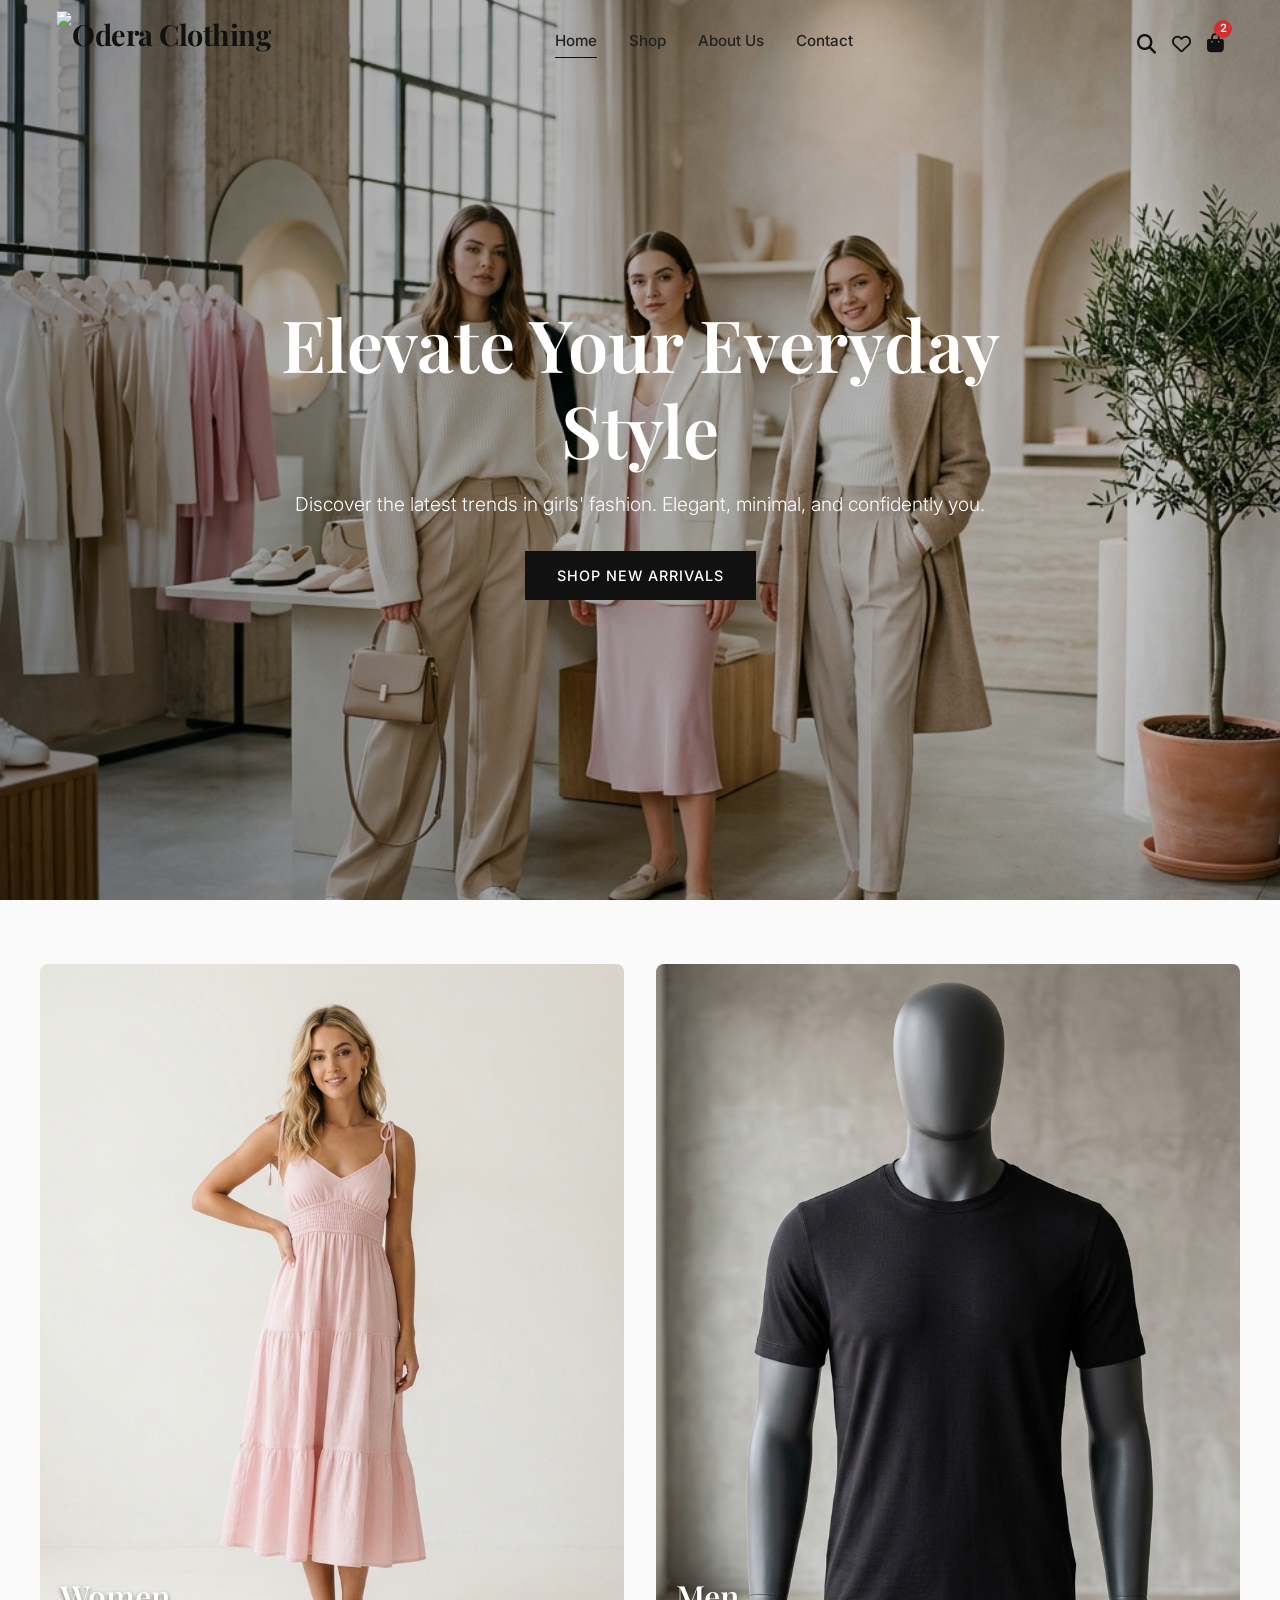
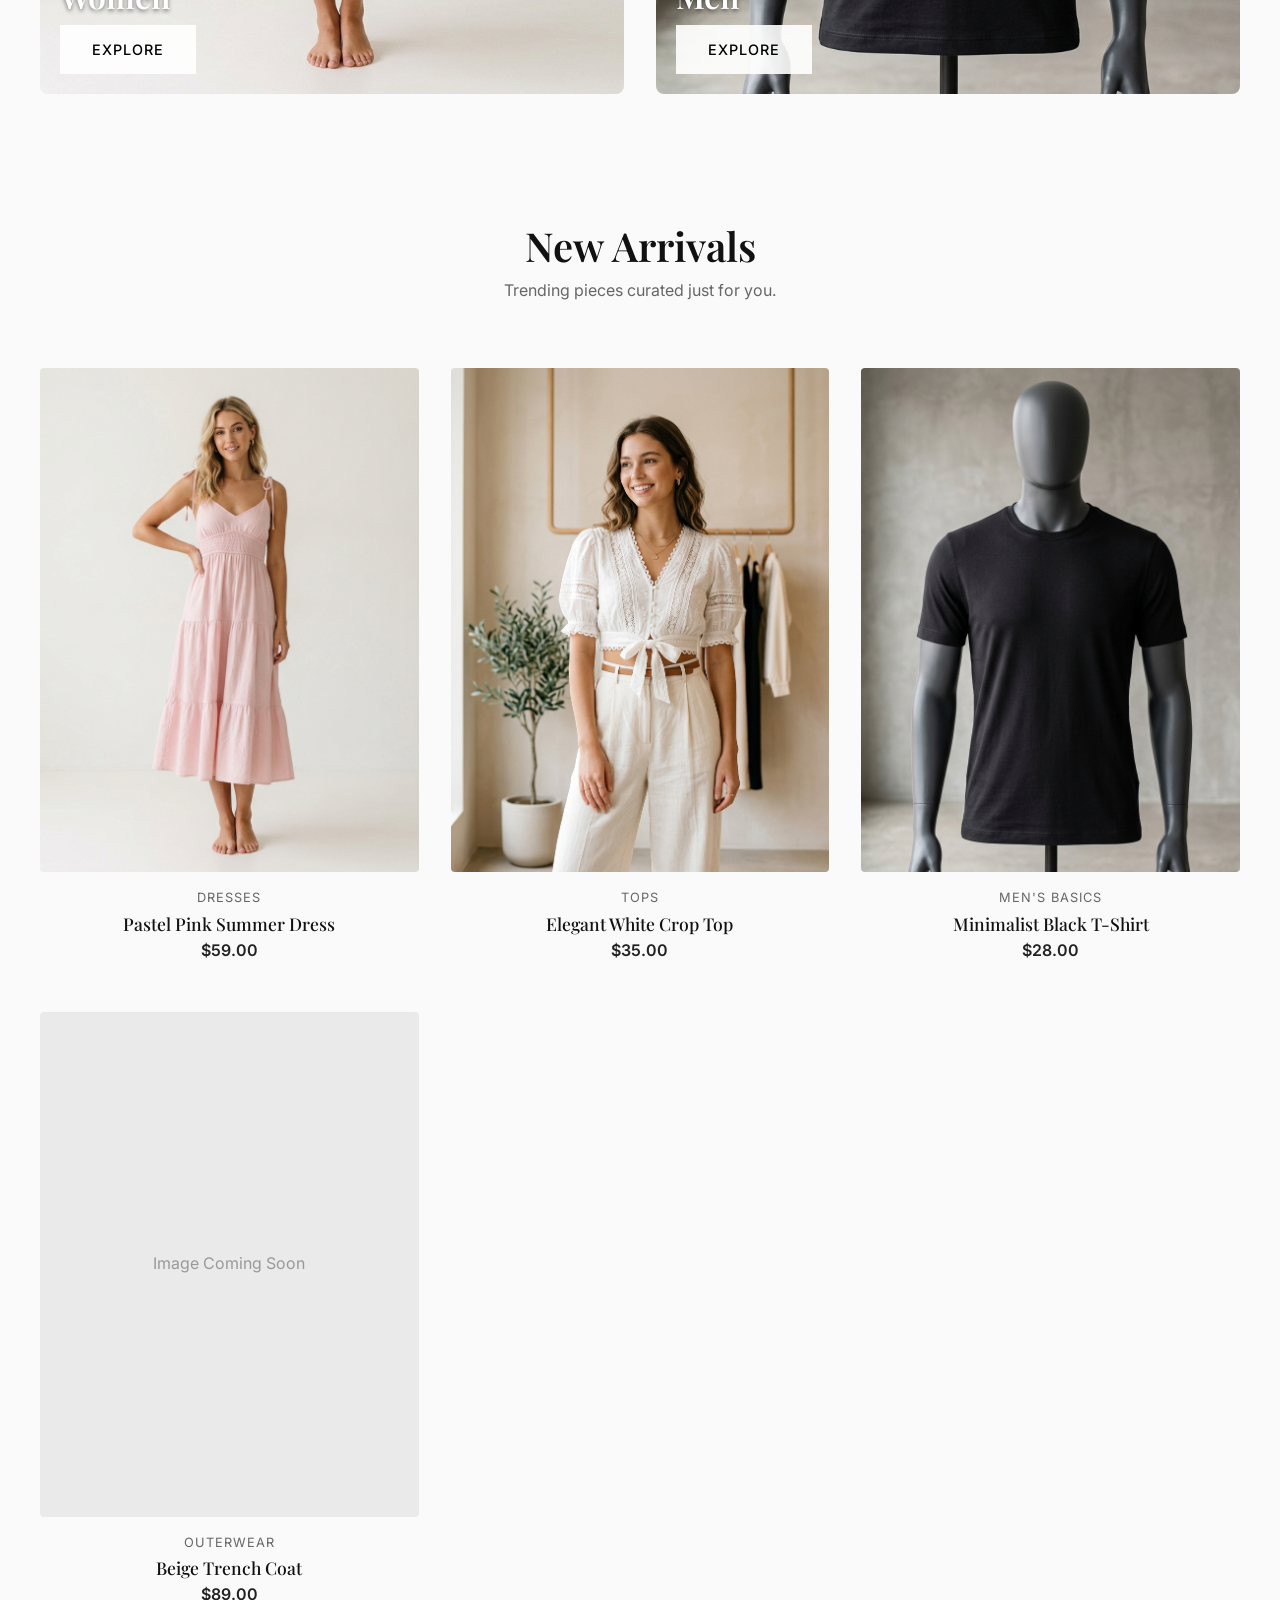
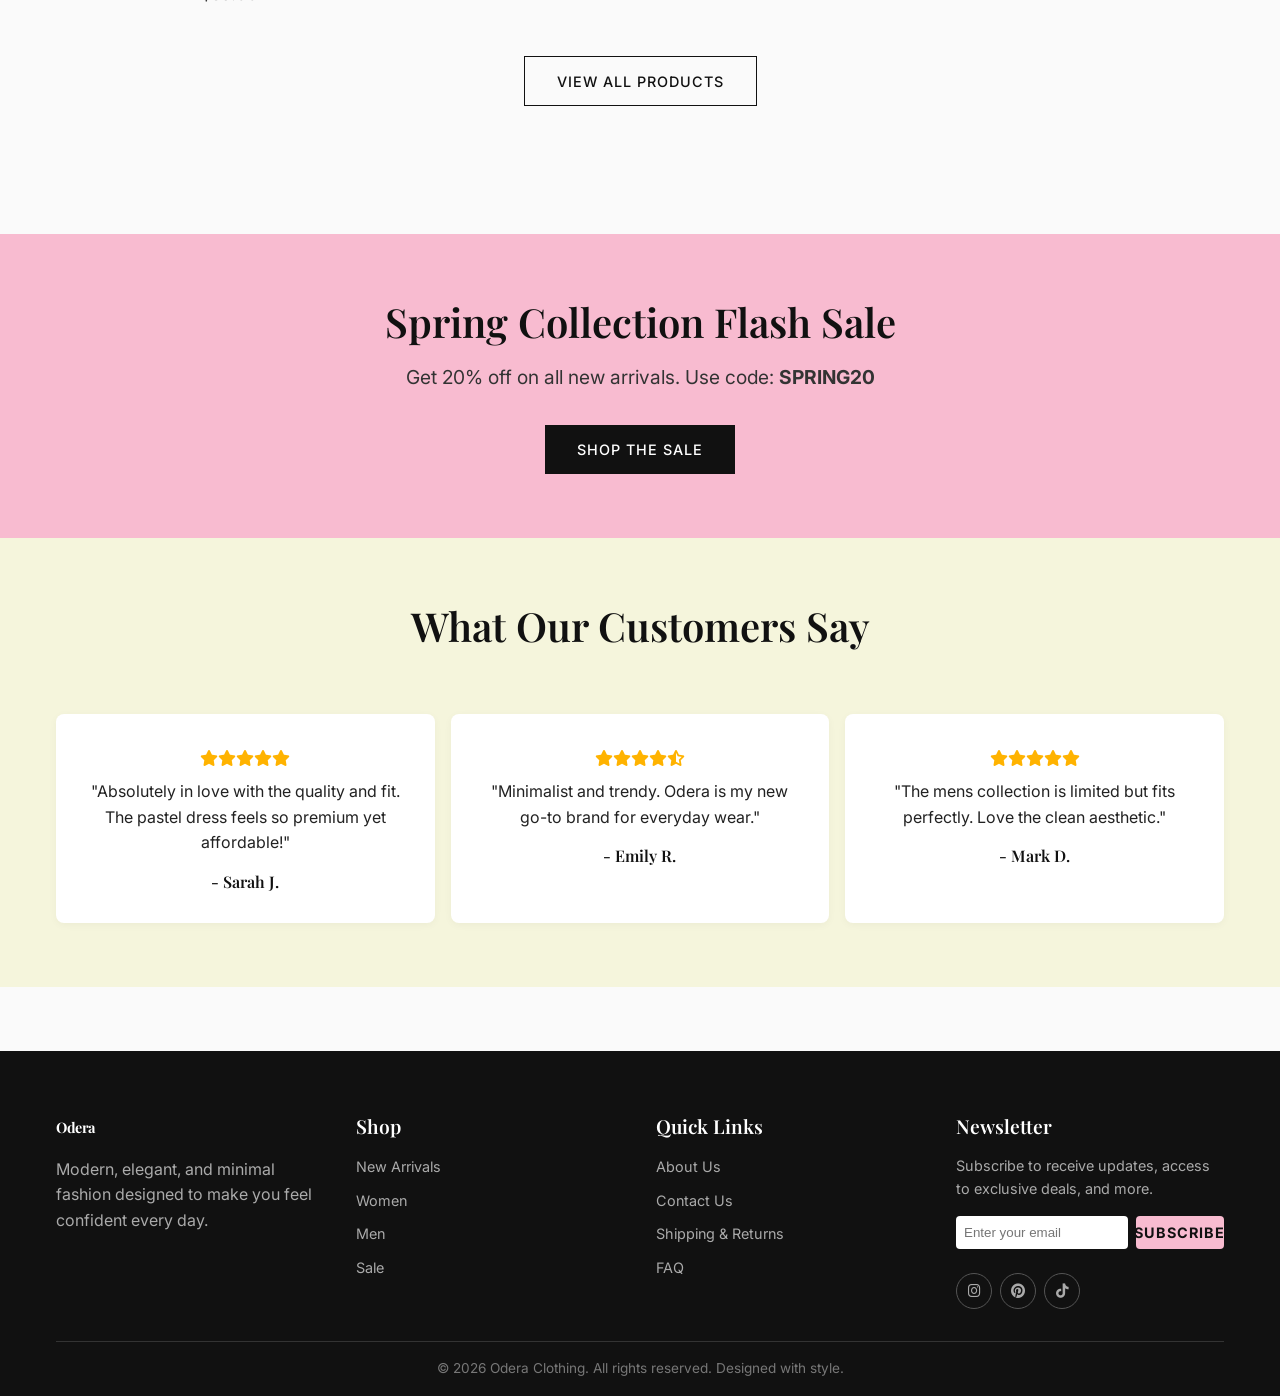
==== index.html @ dc6d35dd "feat: initialize project structure with core CSS, HTML templates, and asset scaffolding" ====
<!DOCTYPE html>
<html lang="en">
<head>
    <meta charset="UTF-8">
    <meta name="viewport" content="width=device-width, initial-scale=1.0">
    <title>Odera Clothing | Modern Fashion for Young Adults</title>
    <meta name="description" content="Discover trendy girls' fashion and minimalist men's wear at Odera Clothing. Premium quality, affordable prices, and modern style.">
    
    <!-- CSS -->
    <link rel="stylesheet" href="css/index.css">
    <link rel="stylesheet" href="css/style.css">
    
    <!-- FontAwesome -->
    <link rel="stylesheet" href="https://cdnjs.cloudflare.com/ajax/libs/font-awesome/6.4.0/css/all.min.css">
</head>
<body>

    <!-- Header Navigation -->
    <header id="header">
        <div class="container nav-container">
            <a href="index.html" class="logo"><img src="images/logo.png" alt="Odera Clothing" style="height: 60px; margin-top: -5px;"></a>
            
            <nav class="nav-links" id="navLinks">
                <a href="index.html" class="active">Home</a>
                <a href="shop.html">Shop</a>
                <a href="about.html">About Us</a>
                <a href="contact.html">Contact</a>
            </nav>
            
            <div class="nav-icons">
                <button class="icon-btn search-btn" aria-label="Search"><i class="fa-solid fa-magnifying-glass"></i></button>
                <button class="icon-btn wishlist-btn" aria-label="Wishlist"><i class="fa-regular fa-heart"></i></button>
                <a href="cart.html" class="icon-btn cart-btn" aria-label="Cart">
                    <i class="fa-solid fa-bag-shopping"></i>
                    <span class="cart-count">2</span>
                </a>
                <button class="icon-btn mobile-menu-btn" id="mobileMenuBtn" aria-label="Menu">
                    <i class="fa-solid fa-bars"></i>
                </button>
            </div>
        </div>
    </header>

    <!-- Hero Section -->
    <section class="hero fade-in">
        <img src="images/hero_banner.png" alt="Odera Clothing Fashion Banner" class="hero-bg">
        <div class="hero-overlay"></div>
        <div class="hero-content">
            <h1>Elevate Your Everyday Style</h1>
            <p>Discover the latest trends in girls' fashion. Elegant, minimal, and confidently you.</p>
            <a href="shop.html" class="btn btn-primary">Shop New Arrivals</a>
        </div>
    </section>

    <!-- Categories Section -->
    <section class="section-padding container fade-in">
        <div class="product-grid" style="grid-template-columns: repeat(2, 1fr); gap: 2rem;">
            <div class="product-image-wrapper" style="aspect-ratio: 4/5; position: relative; border-radius: 8px; overflow: hidden;">
                <img src="images/product_dress_1.png" alt="Women's Collection">
                <div style="position: absolute; bottom: 20px; left: 20px; text-align: left; color: #fff;">
                    <h3 style="font-size: 2rem; color: #fff; text-shadow: 0 2px 4px rgba(0,0,0,0.5);">Women</h3>
                    <a href="shop.html?category=women" class="btn btn-primary" style="margin-top: 10px; background: rgba(255,255,255,0.9); color: black;">Explore</a>
                </div>
            </div>
            <div class="product-image-wrapper" style="aspect-ratio: 4/5; position: relative; border-radius: 8px; overflow: hidden;">
                <img src="images/product_mens_1.png" alt="Men's Collection">
                <div style="position: absolute; bottom: 20px; left: 20px; text-align: left; color: #fff;">
                    <h3 style="font-size: 2rem; color: #fff; text-shadow: 0 2px 4px rgba(0,0,0,0.5);">Men</h3>
                    <a href="shop.html?category=men" class="btn btn-primary" style="margin-top: 10px; background: rgba(255,255,255,0.9); color: black;">Explore</a>
                </div>
            </div>
        </div>
    </section>

    <!-- New Arrivals -->
    <section class="section-padding container fade-in">
        <div class="section-title">
            <h2>New Arrivals</h2>
            <p style="color: var(--color-text-muted);">Trending pieces curated just for you.</p>
        </div>
        
        <div class="product-grid">
            <!-- Product 1 -->
            <div class="product-card">
                <div class="product-image-wrapper">
                    <img src="images/product_dress_1.png" alt="Pastel Pink Summer Dress">
                    <div class="product-actions">
                        <button class="btn-icon" aria-label="Add to Wishlist"><i class="fa-regular fa-heart"></i></button>
                        <button class="btn-add-cart">Add to Cart</button>
                    </div>
                </div>
                <div class="product-info">
                    <p class="product-category">Dresses</p>
                    <a href="product.html"><h3 class="product-title">Pastel Pink Summer Dress</h3></a>
                    <p class="product-price">$59.00</p>
                </div>
            </div>

            <!-- Product 2 -->
            <div class="product-card">
                <div class="product-image-wrapper">
                    <img src="images/product_top_1.png" alt="White Crop Top">
                    <div class="product-actions">
                        <button class="btn-icon" aria-label="Add to Wishlist"><i class="fa-regular fa-heart"></i></button>
                        <button class="btn-add-cart">Add to Cart</button>
                    </div>
                </div>
                <div class="product-info">
                    <p class="product-category">Tops</p>
                    <a href="product.html"><h3 class="product-title">Elegant White Crop Top</h3></a>
                    <p class="product-price">$35.00</p>
                </div>
            </div>
            
            <!-- Product 3 -->
            <div class="product-card">
                <div class="product-image-wrapper">
                    <img src="images/product_mens_1.png" alt="Minimalist Black T-Shirt">
                    <div class="product-actions">
                        <button class="btn-icon" aria-label="Add to Wishlist"><i class="fa-regular fa-heart"></i></button>
                        <button class="btn-add-cart">Add to Cart</button>
                    </div>
                </div>
                <div class="product-info">
                    <p class="product-category">Men's Basics</p>
                    <a href="product.html"><h3 class="product-title">Minimalist Black T-Shirt</h3></a>
                    <p class="product-price">$28.00</p>
                </div>
            </div>

            <!-- Product 4 placeholder -->
            <div class="product-card">
                <div class="product-image-wrapper">
                    <div style="width: 100%; height: 100%; background: #eaeaea; display:flex; align-items:center; justify-content:center;">
                        <span style="color: #999;">Image Coming Soon</span>
                    </div>
                    <div class="product-actions">
                        <button class="btn-icon" aria-label="Add to Wishlist"><i class="fa-regular fa-heart"></i></button>
                        <button class="btn-add-cart">Add to Cart</button>
                    </div>
                </div>
                <div class="product-info">
                    <p class="product-category">Outerwear</p>
                    <a href="product.html"><h3 class="product-title">Beige Trench Coat</h3></a>
                    <p class="product-price">$89.00</p>
                </div>
            </div>
        </div>
        <div class="text-center" style="margin-top: 2rem;">
            <a href="shop.html" class="btn btn-secondary">View All Products</a>
        </div>
    </section>

    <!-- Promotional Section -->
    <section class="promo-banner fade-in">
        <div class="container">
            <h2>Spring Collection Flash Sale</h2>
            <p style="font-size: 1.2rem; margin-bottom: 2rem; color: #333;">Get 20% off on all new arrivals. Use code: <strong>SPRING20</strong></p>
            <a href="shop.html" class="btn btn-primary" style="background-color: var(--color-primary); color: white;">Shop the Sale</a>
        </div>
    </section>

    <!-- Testimonials -->
    <section class="testimonials fade-in">
        <div class="container">
            <div class="section-title">
                <h2>What Our Customers Say</h2>
            </div>
            <div class="testimonial-grid">
                <div class="testimonial-card">
                    <div class="stars"><i class="fa-solid fa-star"></i><i class="fa-solid fa-star"></i><i class="fa-solid fa-star"></i><i class="fa-solid fa-star"></i><i class="fa-solid fa-star"></i></div>
                    <p>"Absolutely in love with the quality and fit. The pastel dress feels so premium yet affordable!"</p>
                    <h4 style="margin-top: 1rem;">- Sarah J.</h4>
                </div>
                <div class="testimonial-card">
                    <div class="stars"><i class="fa-solid fa-star"></i><i class="fa-solid fa-star"></i><i class="fa-solid fa-star"></i><i class="fa-solid fa-star"></i><i class="fa-solid fa-star-half-stroke"></i></div>
                    <p>"Minimalist and trendy. Odera is my new go-to brand for everyday wear."</p>
                    <h4 style="margin-top: 1rem;">- Emily R.</h4>
                </div>
                <div class="testimonial-card">
                    <div class="stars"><i class="fa-solid fa-star"></i><i class="fa-solid fa-star"></i><i class="fa-solid fa-star"></i><i class="fa-solid fa-star"></i><i class="fa-solid fa-star"></i></div>
                    <p>"The mens collection is limited but fits perfectly. Love the clean aesthetic."</p>
                    <h4 style="margin-top: 1rem;">- Mark D.</h4>
                </div>
            </div>
        </div>
    </section>

    <!-- Footer -->
    <footer>
        <div class="container">
            <div class="footer-grid">
                <div class="footer-col" style="flex: 2;">
                    <a href="index.html" class="logo" style="color: white;">Odera</a>
                    <p style="color: #aaa; margin-top: 1rem; max-width: 300px;">Modern, elegant, and minimal fashion designed to make you feel confident every day.</p>
                </div>
                <div class="footer-col">
                    <h3>Shop</h3>
                    <ul>
                        <li><a href="shop.html?category=new">New Arrivals</a></li>
                        <li><a href="shop.html?category=women">Women</a></li>
                        <li><a href="shop.html?category=men">Men</a></li>
                        <li><a href="shop.html?category=sale">Sale</a></li>
                    </ul>
                </div>
                <div class="footer-col">
                    <h3>Quick Links</h3>
                    <ul>
                        <li><a href="about.html">About Us</a></li>
                        <li><a href="contact.html">Contact Us</a></li>
                        <li><a href="#">Shipping & Returns</a></li>
                        <li><a href="#">FAQ</a></li>
                    </ul>
                </div>
                <div class="footer-col">
                    <h3>Newsletter</h3>
                    <p style="color: #aaa; margin-bottom: 1rem; font-size: 0.9rem;">Subscribe to receive updates, access to exclusive deals, and more.</p>
                    <form style="display: flex; gap: 0.5rem;" onsubmit="event.preventDefault(); alert('Subscribed!');">
                        <input type="email" placeholder="Enter your email" required style="padding: 0.5rem; width: 100%; border: none; border-radius: 4px;">
                        <button type="submit" class="btn btn-primary" style="padding: 0.5rem 1rem; background-color: var(--color-secondary); color: var(--color-primary); font-weight: bold; border-radius: 4px;">Subscribe</button>
                    </form>
                    <div class="social-links" style="margin-top: 1.5rem;">
                        <a href="#"><i class="fa-brands fa-instagram"></i></a>
                        <a href="#"><i class="fa-brands fa-pinterest"></i></a>
                        <a href="#"><i class="fa-brands fa-tiktok"></i></a>
                    </div>
                </div>
            </div>
            <div class="footer-bottom">
                &copy; 2026 Odera Clothing. All rights reserved. Designed with style.
            </div>
        </div>
    </footer>

    <!-- Scripts -->
    <script src="js/main.js"></script>
</body>
</html>
---- css/index.css ----
@import url('https://fonts.googleapis.com/css2?family=Playfair+Display:ital,wght@0,400;0,600;0,700;1,400&family=Inter:wght@300;400;500;600&display=swap');

:root {
    /* Color Palette */
    --color-primary: #111111; /* Deep Black for bold accents */
    --color-secondary: #F8BBD0; /* Soft Pastel Pink */
    --color-accent: #D32F2F; /* Bold Red for sales/alerts */
    --color-background: #FAFAFA; /* Off-white / very light gray */
    --color-surface: #FFFFFF; /* Pure white */
    --color-text-main: #222222;
    --color-text-muted: #666666;
    --color-beige: #F5F5DC;
    --color-beige-dark: #E6E2C3;
    
    /* Typography */
    --font-heading: 'Playfair Display', serif;
    --font-body: 'Inter', sans-serif;
    
    /* Spacing */
    --spacing-xs: 0.25rem;
    --spacing-sm: 0.5rem;
    --spacing-md: 1rem;
    --spacing-lg: 2rem;
    --spacing-xl: 4rem;
    --spacing-xxl: 8rem;

    /* Borders & Shadows */
    --border-radius-sm: 4px;
    --border-radius-md: 8px;
    --border-radius-lg: 16px;
    --shadow-sm: 0 2px 8px rgba(0, 0, 0, 0.04);
    --shadow-md: 0 8px 24px rgba(0, 0, 0, 0.08);
    --shadow-hover: 0 12px 32px rgba(0, 0, 0, 0.12);

    /* Transitions */
    --transition-fast: 0.2s ease;
    --transition-normal: 0.3s cubic-bezier(0.25, 0.8, 0.25, 1);
    --transition-slow: 0.6s cubic-bezier(0.22, 1, 0.36, 1);
}

/* Base Styles */
* {
    margin: 0;
    padding: 0;
    box-sizing: border-box;
}

html {
    scroll-behavior: smooth;
}

body {
    font-family: var(--font-body);
    background-color: var(--color-background);
    color: var(--color-text-main);
    line-height: 1.6;
    overflow-x: hidden;
    -webkit-font-smoothing: antialiased;
}

h1, h2, h3, h4, h5, h6 {
    font-family: var(--font-heading);
    font-weight: 600;
    line-height: 1.2;
    color: var(--color-primary);
}

a {
    text-decoration: none;
    color: inherit;
    transition: color var(--transition-fast);
}

ul {
    list-style: none;
}

img {
    max-width: 100%;
    height: auto;
    display: block;
}

button {
    font-family: var(--font-body);
    cursor: pointer;
    border: none;
    background: none;
}

/* Layout Utilities */
.container {
    width: 100%;
    max-width: 1200px;
    margin: 0 auto;
    padding: 0 var(--spacing-md);
}

.section-padding {
    padding: var(--spacing-xl) 0;
}

.text-center { text-align: center; }

/* Buttons */
.btn {
    display: inline-flex;
    align-items: center;
    justify-content: center;
    padding: 0.8rem 2rem;
    font-weight: 500;
    font-size: 0.9rem;
    text-transform: uppercase;
    letter-spacing: 1px;
    border-radius: 0;
    transition: all var(--transition-normal);
    position: relative;
    overflow: hidden;
}

.btn-primary {
    background-color: var(--color-primary);
    color: var(--color-surface);
}

.btn-primary:hover {
    background-color: var(--color-text-muted);
    transform: translateY(-2px);
    box-shadow: var(--shadow-md);
}

.btn-secondary {
    background-color: transparent;
    color: var(--color-primary);
    border: 1px solid var(--color-primary);
}

.btn-secondary:hover {
    background-color: var(--color-primary);
    color: var(--color-surface);
}

.btn-accent {
    background-color: var(--color-accent);
    color: var(--color-surface);
}

.btn-accent:hover {
    background-color: #B22222;
}

/* Animations */
.fade-in {
    opacity: 0;
    transform: translateY(20px);
    transition: opacity 0.6s ease-out, transform 0.6s ease-out;
}

.fade-in.visible {
    opacity: 1;
    transform: translateY(0);
}

/* Glassmorphism utility */
.glass {
    background: rgba(255, 255, 255, 0.7);
    backdrop-filter: blur(10px);
    -webkit-backdrop-filter: blur(10px);
    border: 1px solid rgba(255, 255, 255, 0.3);
}
---- css/style.css ----
/* --- Header & Navigation --- */
header {
    position: fixed;
    top: 0;
    left: 0;
    width: 100%;
    z-index: 1000;
    transition: all var(--transition-normal);
    padding: var(--spacing-md) 0;
}

header.scrolled {
    background: rgba(255, 255, 255, 0.95);
    backdrop-filter: blur(10px);
    box-shadow: var(--shadow-sm);
    padding: var(--spacing-sm) 0;
}

.nav-container {
    display: flex;
    justify-content: space-between;
    align-items: center;
}

.logo {
    font-family: var(--font-heading);
    font-size: 1.8rem;
    font-weight: 700;
    color: var(--color-primary);
    letter-spacing: -0.5px;
}

.nav-links {
    display: flex;
    gap: var(--spacing-lg);
}

.nav-links a {
    font-weight: 500;
    font-size: 0.95rem;
    position: relative;
    padding-bottom: 4px;
}

.nav-links a::after {
    content: '';
    position: absolute;
    bottom: 0;
    left: 0;
    width: 0;
    height: 1px;
    background-color: var(--color-primary);
    transition: width var(--transition-fast);
}

.nav-links a:hover::after,
.nav-links a.active::after {
    width: 100%;
}

.nav-icons {
    display: flex;
    gap: var(--spacing-md);
    align-items: center;
}

.icon-btn {
    font-size: 1.2rem;
    color: var(--color-primary);
    position: relative;
}

.cart-count {
    position: absolute;
    top: -8px;
    right: -8px;
    background-color: var(--color-accent);
    color: white;
    font-size: 0.7rem;
    font-weight: 600;
    width: 18px;
    height: 18px;
    display: flex;
    justify-content: center;
    align-items: center;
    border-radius: 50%;
}

.mobile-menu-btn {
    display: none;
    font-size: 1.5rem;
}

/* --- Hero Section --- */
.hero {
    height: 100vh;
    min-height: 600px;
    position: relative;
    display: flex;
    align-items: center;
    justify-content: center;
    overflow: hidden;
}

.hero-bg {
    position: absolute;
    top: 0;
    left: 0;
    width: 100%;
    height: 100%;
    object-fit: cover;
    z-index: -2;
    transform: scale(1.05); /* Slight zoom for image */
    animation: slowZoom 20s ease-out infinite alternate;
}

@keyframes slowZoom {
    0% { transform: scale(1); }
    100% { transform: scale(1.1); }
}

.hero-overlay {
    position: absolute;
    top: 0;
    left: 0;
    width: 100%;
    height: 100%;
    background: linear-gradient(to right, rgba(0,0,0,0.4), rgba(0,0,0,0.1));
    z-index: -1;
}

.hero-content {
    text-align: center;
    color: var(--color-surface);
    max-width: 800px;
}

.hero h1 {
    font-size: 4.5rem;
    color: var(--color-surface);
    margin-bottom: var(--spacing-md);
    animation: fadeInDown 1s cubic-bezier(0.25, 0.8, 0.25, 1);
}

.hero p {
    font-size: 1.2rem;
    margin-bottom: var(--spacing-lg);
    font-weight: 300;
    animation: fadeInUp 1s cubic-bezier(0.25, 0.8, 0.25, 1) 0.3s both;
}

.hero .btn {
    animation: fadeInUp 1s cubic-bezier(0.25, 0.8, 0.25, 1) 0.6s both;
}

@keyframes fadeInDown {
    from { opacity: 0; transform: translateY(-30px); }
    to { opacity: 1; transform: translateY(0); }
}

@keyframes fadeInUp {
    from { opacity: 0; transform: translateY(30px); }
    to { opacity: 1; transform: translateY(0); }
}

/* --- Product Grid & Cards --- */
.section-title {
    text-align: center;
    margin-bottom: var(--spacing-xl);
}

.section-title h2 {
    font-size: 2.5rem;
    margin-bottom: var(--spacing-sm);
}

.product-grid {
    display: grid;
    grid-template-columns: repeat(auto-fill, minmax(280px, 1fr));
    gap: var(--spacing-lg);
}

.product-card {
    position: relative;
    group: hover;
    transition: var(--transition-normal);
}

.product-image-wrapper {
    position: relative;
    overflow: hidden;
    aspect-ratio: 3/4;
    background-color: var(--color-beige);
    border-radius: var(--border-radius-sm);
}

.product-image-wrapper img {
    width: 100%;
    height: 100%;
    object-fit: cover;
    transition: transform var(--transition-slow);
}

.product-card:hover .product-image-wrapper img {
    transform: scale(1.05);
}

.product-actions {
    position: absolute;
    bottom: -50px;
    left: 0;
    width: 100%;
    padding: var(--spacing-sm);
    display: flex;
    justify-content: center;
    gap: var(--spacing-sm);
    transition: bottom var(--transition-normal);
    opacity: 0;
}

.product-card:hover .product-actions {
    bottom: 0;
    opacity: 1;
}

.btn-icon {
    width: 40px;
    height: 40px;
    border-radius: 50%;
    background-color: var(--color-surface);
    color: var(--color-primary);
    display: flex;
    align-items: center;
    justify-content: center;
    box-shadow: var(--shadow-sm);
    transition: all var(--transition-fast);
}

.btn-icon:hover {
    background-color: var(--color-primary);
    color: var(--color-surface);
}

.btn-add-cart {
    flex-grow: 1;
    background-color: var(--color-primary);
    color: var(--color-surface);
    padding: 0.5rem;
    font-size: 0.85rem;
    text-transform: uppercase;
    font-weight: 500;
    transition: background-color var(--transition-fast);
}

.btn-add-cart:hover {
    background-color: var(--color-text-muted);
}

.product-info {
    padding: var(--spacing-md) 0;
    text-align: center;
}

.product-category {
    font-size: 0.8rem;
    color: var(--color-text-muted);
    text-transform: uppercase;
    letter-spacing: 1px;
    margin-bottom: 4px;
}

.product-title {
    font-size: 1.1rem;
    font-weight: 500;
    color: var(--color-primary);
    margin-bottom: var(--spacing-xs);
}

.product-price {
    font-weight: 600;
    color: var(--color-text-main);
}

/* --- Banner Section --- */
.promo-banner {
    background-color: var(--color-secondary);
    padding: var(--spacing-xl) 0;
    text-align: center;
    margin-top: var(--spacing-xl);
}

.promo-banner h2 {
    font-size: 2.5rem;
    margin-bottom: var(--spacing-md);
}

/* --- Footer --- */
footer {
    background-color: var(--color-primary);
    color: var(--color-surface);
    padding: var(--spacing-xl) 0 var(--spacing-md);
    margin-top: var(--spacing-xl);
}

.footer-grid {
    display: grid;
    grid-template-columns: repeat(auto-fit, minmax(200px, 1fr));
    gap: var(--spacing-lg);
    margin-bottom: var(--spacing-lg);
}

.footer-col h3 {
    color: var(--color-surface);
    font-size: 1.2rem;
    margin-bottom: var(--spacing-md);
}

.footer-col ul li {
    margin-bottom: var(--spacing-sm);
}

.footer-col a {
    color: #aaaaaa;
    font-size: 0.9rem;
}

.footer-col a:hover {
    color: var(--color-surface);
}

.social-links {
    display: flex;
    gap: var(--spacing-sm);
}

.social-links a {
    display: block;
    width: 36px;
    height: 36px;
    border-radius: 50%;
    border: 1px solid #555;
    display: flex;
    align-items: center;
    justify-content: center;
    color: #aaa;
    transition: all var(--transition-fast);
}

.social-links a:hover {
    background-color: var(--color-surface);
    color: var(--color-primary);
    border-color: var(--color-surface);
}

.footer-bottom {
    text-align: center;
    padding-top: var(--spacing-md);
    border-top: 1px solid #333;
    color: #777;
    font-size: 0.85rem;
}

/* --- Testimonials --- */
.testimonials {
    background-color: var(--color-beige);
    padding: var(--spacing-xl) 0;
}

.testimonial-grid {
    display: grid;
    grid-template-columns: repeat(auto-fit, minmax(300px, 1fr));
    gap: var(--spacing-md);
}

.testimonial-card {
    background: var(--color-surface);
    padding: var(--spacing-lg);
    border-radius: var(--border-radius-md);
    box-shadow: var(--shadow-sm);
    text-align: center;
    transition: transform var(--transition-fast);
}

.testimonial-card:hover {
    transform: translateY(-5px);
}

.stars {
    color: #FFB300;
    margin-bottom: var(--spacing-sm);
}

/* --- Responsive --- */
@media (max-width: 768px) {
    .nav-links {
        display: none;
        position: fixed;
        top: 70px;
        left: 0;
        width: 100%;
        background-color: var(--color-surface);
        flex-direction: column;
        padding: var(--spacing-md) 0;
        text-align: center;
        box-shadow: var(--shadow-md);
    }
    
    .nav-links.active {
        display: flex;
    }
    
    .mobile-menu-btn {
        display: block;
    }
    
    .hero h1 { font-size: 3rem; }
}
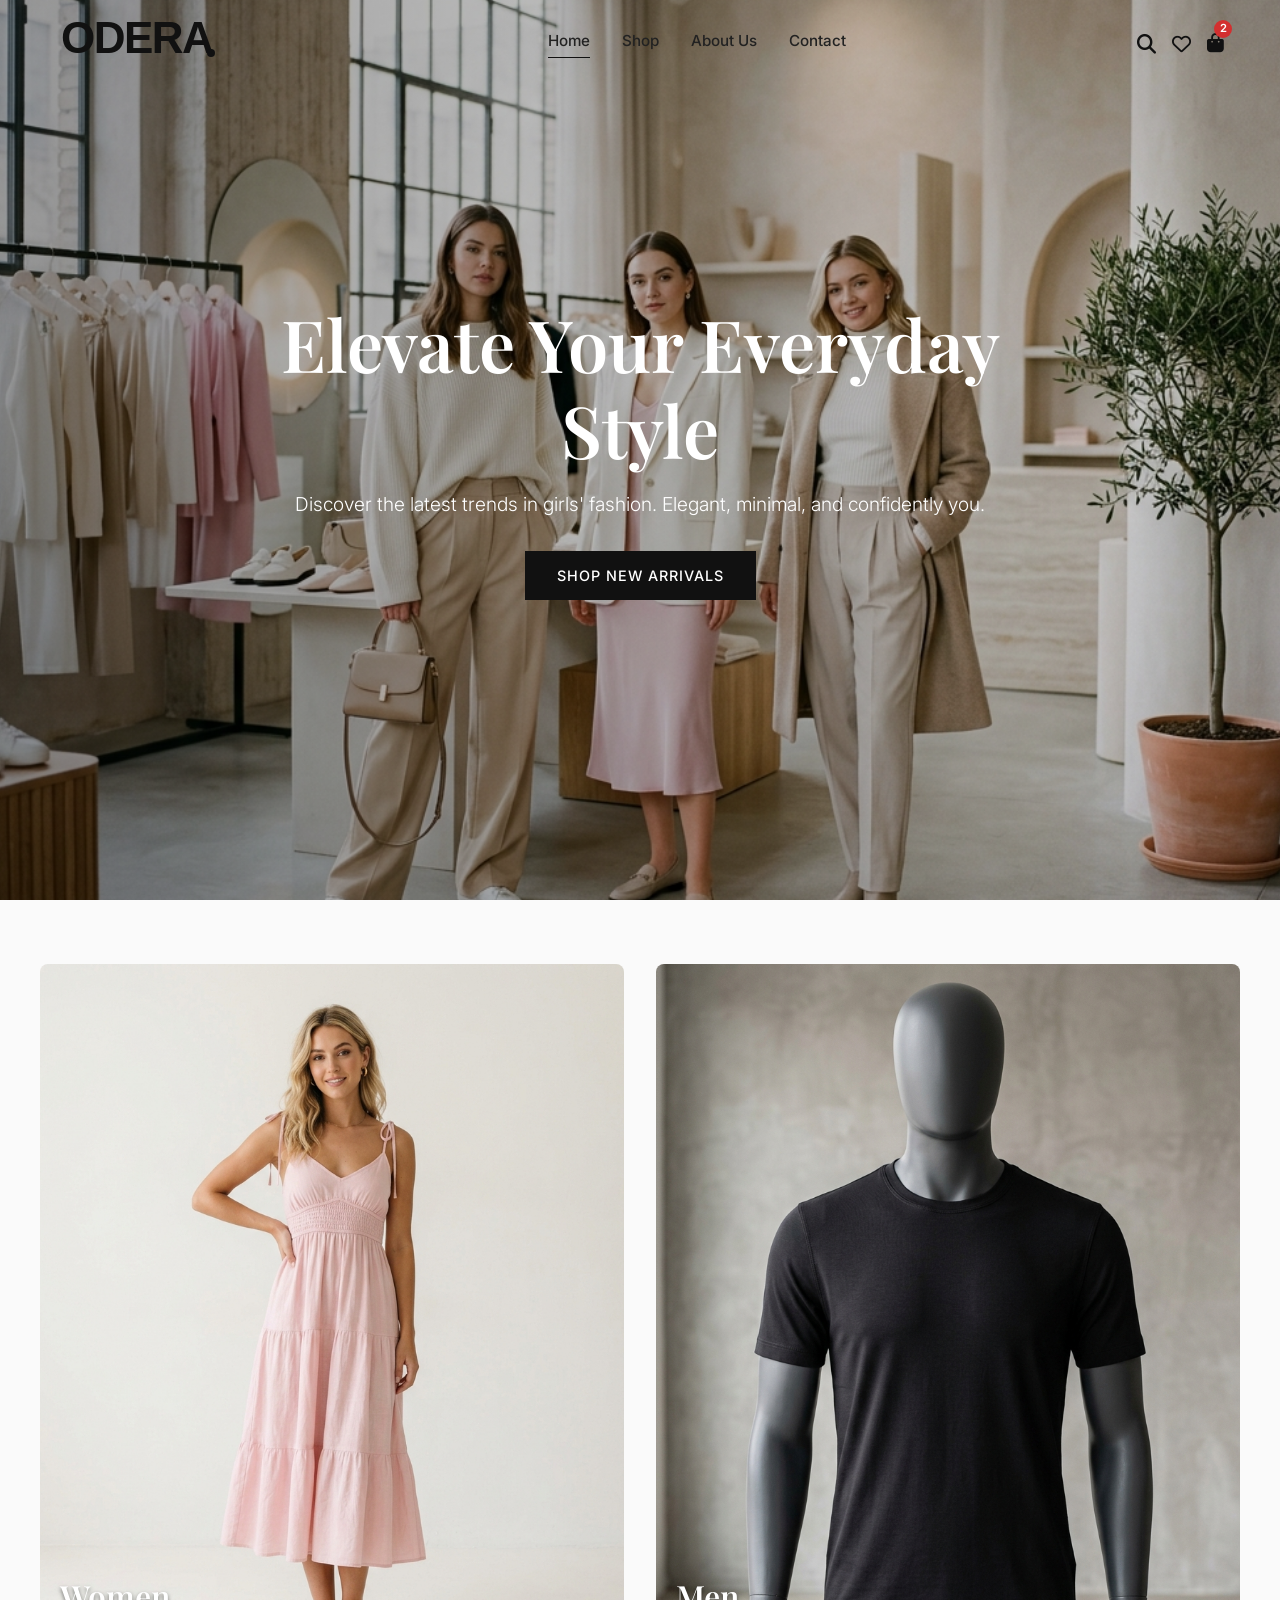
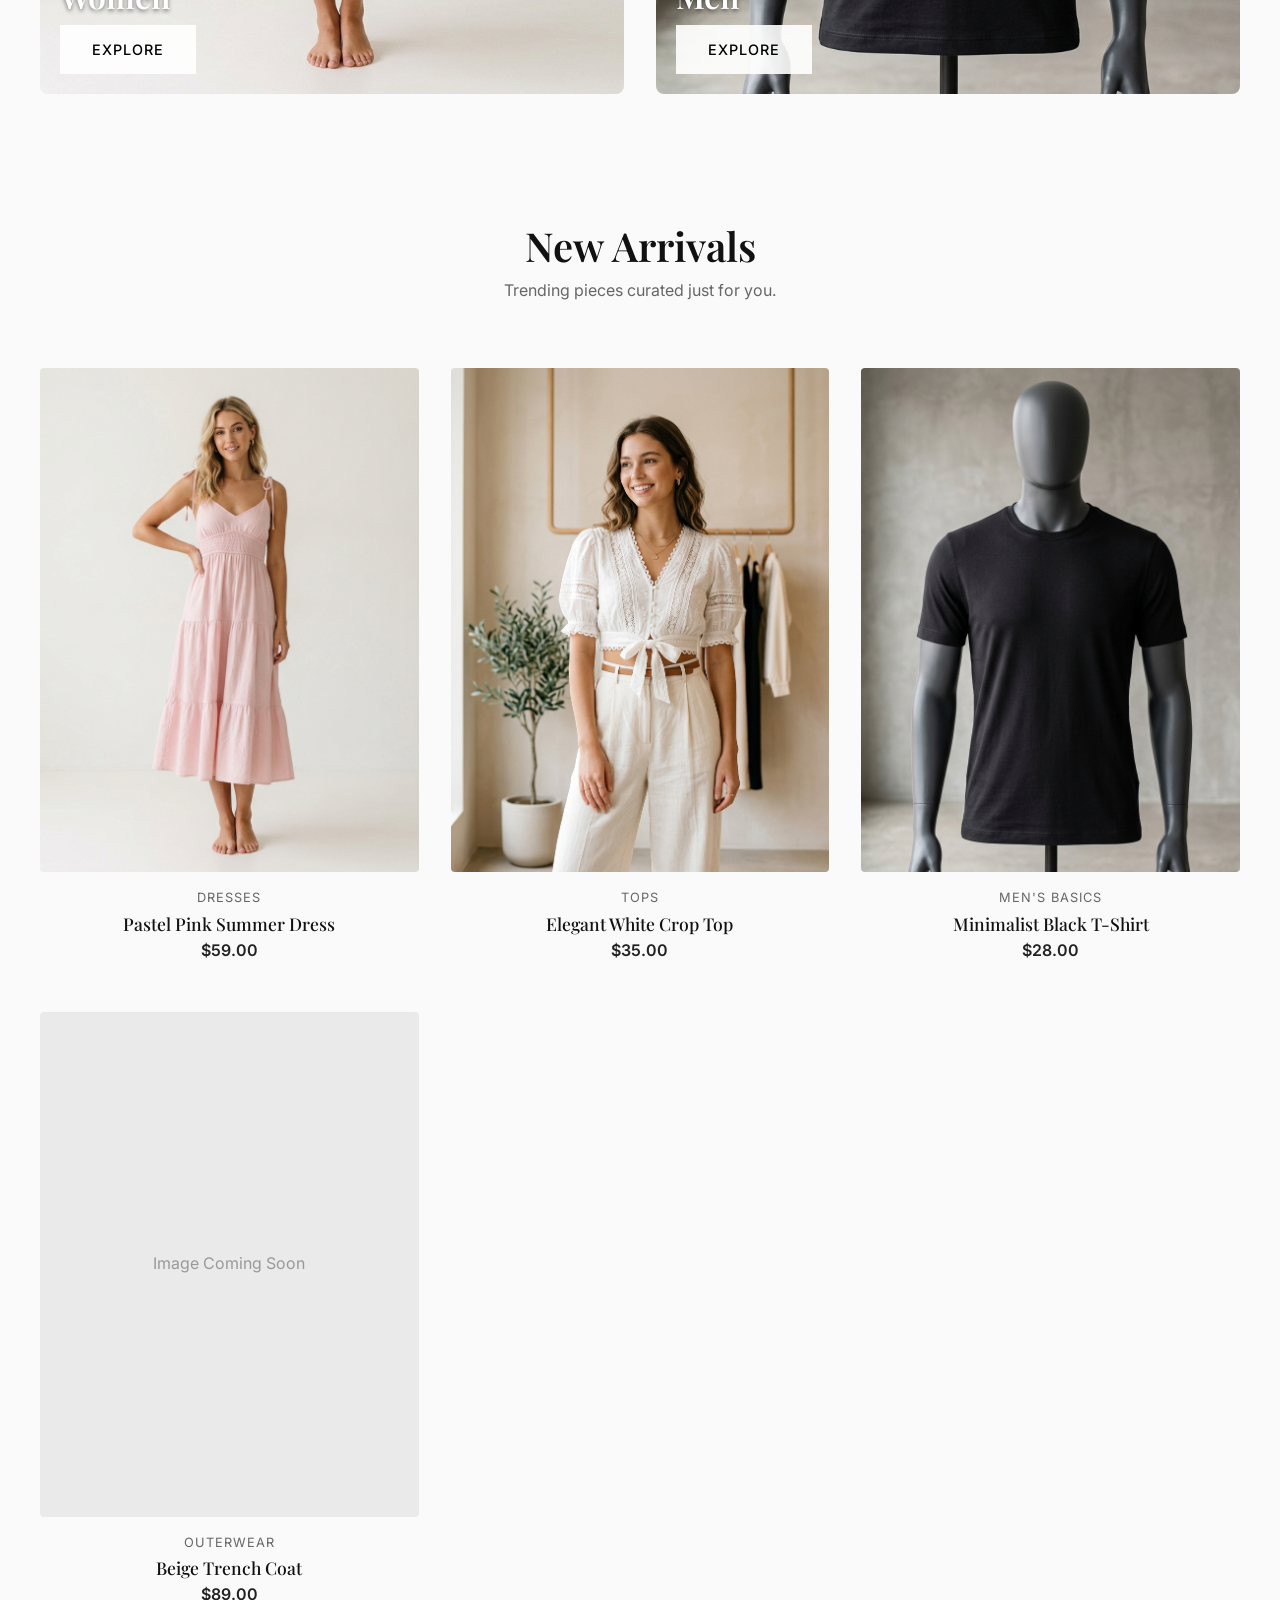
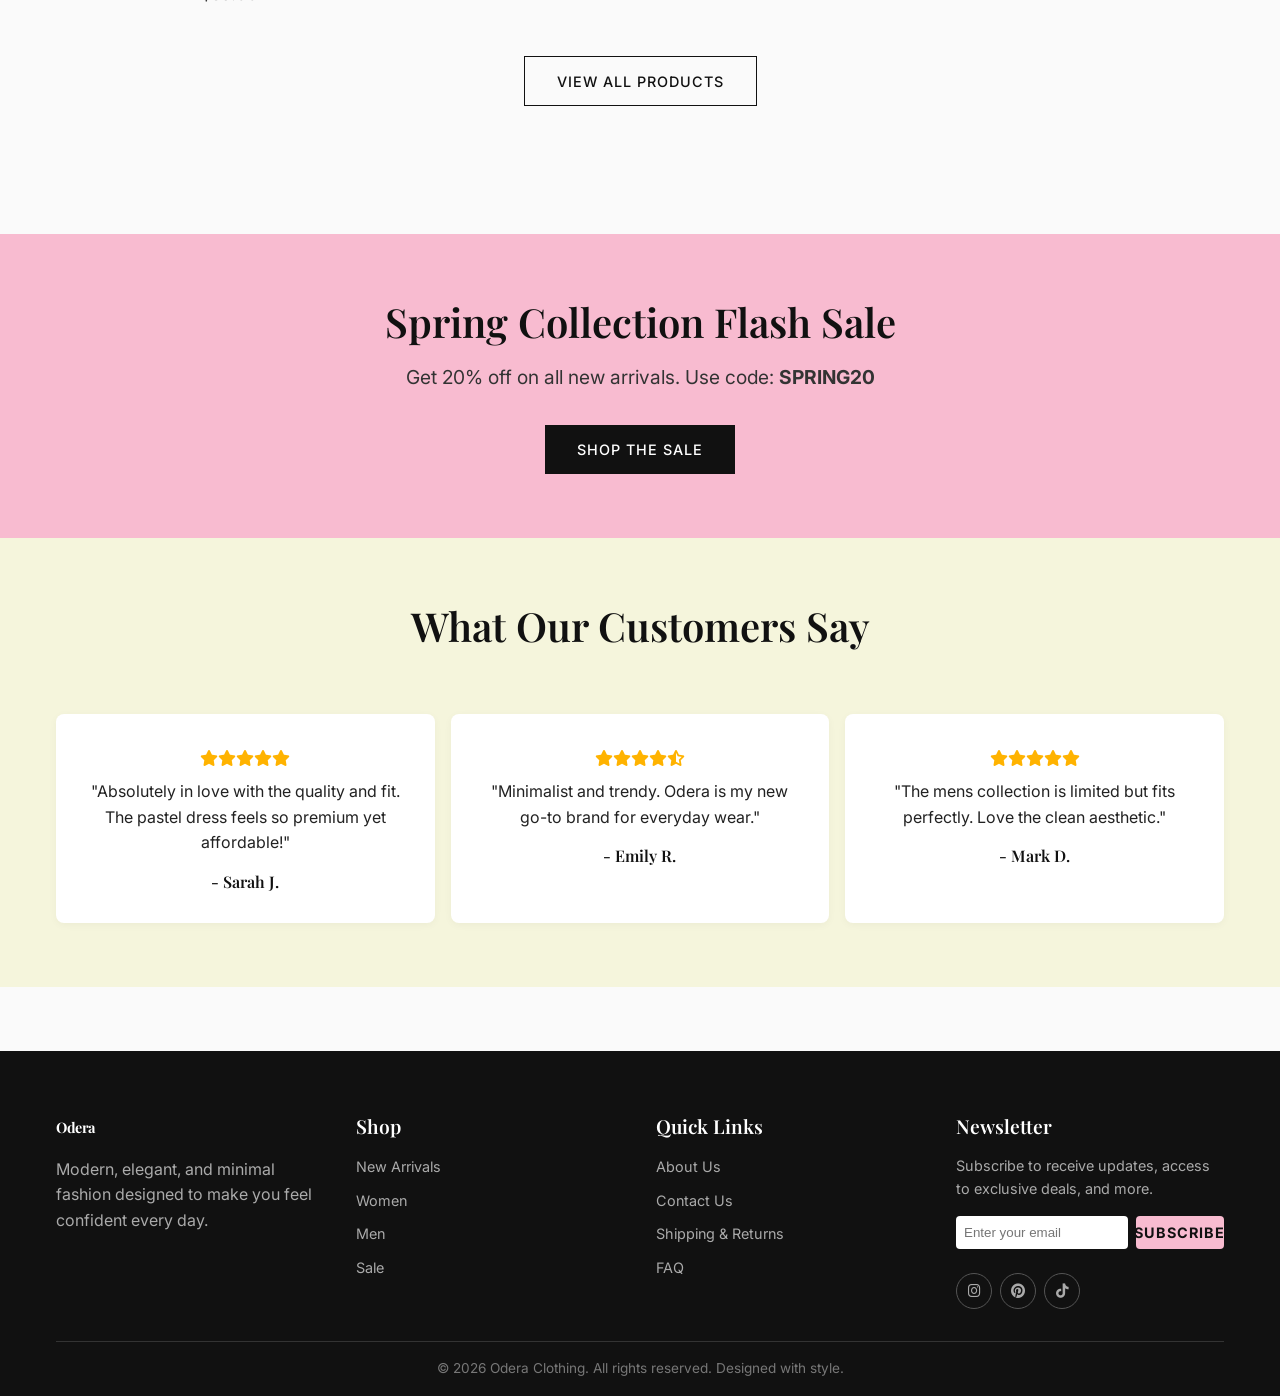
==== commit 3d0aee4b: "Use SVG logo across site Add a scalable vector logo and update site headers to use it. Adds images/l" ====
--- a/index.html
+++ b/index.html
@@ -18,7 +18,7 @@
     <!-- Header Navigation -->
     <header id="header">
         <div class="container nav-container">
-            <a href="index.html" class="logo"><img src="images/logo.png" alt="Odera Clothing" style="height: 60px; margin-top: -5px;"></a>
+            <a href="index.html" class="logo"><img src="images/logo.svg" alt="Odera Clothing" style="height: 60px; margin-top: -5px;"></a>
             
             <nav class="nav-links" id="navLinks">
                 <a href="index.html" class="active">Home</a>
--- a/css/index.css
+++ b/css/index.css
@@ -2,20 +2,25 @@
 
 :root {
     /* Color Palette */
-    --color-primary: #111111; /* Deep Black for bold accents */
-    --color-secondary: #F8BBD0; /* Soft Pastel Pink */
-    --color-accent: #D32F2F; /* Bold Red for sales/alerts */
-    --color-background: #FAFAFA; /* Off-white / very light gray */
-    --color-surface: #FFFFFF; /* Pure white */
+    --color-primary: #111111;
+    /* Deep Black for bold accents */
+    --color-secondary: #F8BBD0;
+    /* Soft Pastel Pink */
+    --color-accent: #D32F2F;
+    /* Bold Red for sales/alerts */
+    --color-background: #FAFAFA;
+    /* Off-white / very light gray */
+    --color-surface: #FFFFFF;
+    /* Pure white */
     --color-text-main: #222222;
     --color-text-muted: #666666;
     --color-beige: #F5F5DC;
     --color-beige-dark: #E6E2C3;
-    
+
     /* Typography */
     --font-heading: 'Playfair Display', serif;
     --font-body: 'Inter', sans-serif;
-    
+
     /* Spacing */
     --spacing-xs: 0.25rem;
     --spacing-sm: 0.5rem;
@@ -38,7 +43,6 @@
     --transition-slow: 0.6s cubic-bezier(0.22, 1, 0.36, 1);
 }
 
-/* Base Styles */
 * {
     margin: 0;
     padding: 0;
@@ -58,7 +62,12 @@
     -webkit-font-smoothing: antialiased;
 }
 
-h1, h2, h3, h4, h5, h6 {
+h1,
+h2,
+h3,
+h4,
+h5,
+h6 {
     font-family: var(--font-heading);
     font-weight: 600;
     line-height: 1.2;
@@ -100,7 +109,9 @@
     padding: var(--spacing-xl) 0;
 }
 
-.text-center { text-align: center; }
+.text-center {
+    text-align: center;
+}
 
 /* Buttons */
 .btn {
@@ -167,4 +178,4 @@
     backdrop-filter: blur(10px);
     -webkit-backdrop-filter: blur(10px);
     border: 1px solid rgba(255, 255, 255, 0.3);
-}
+}
